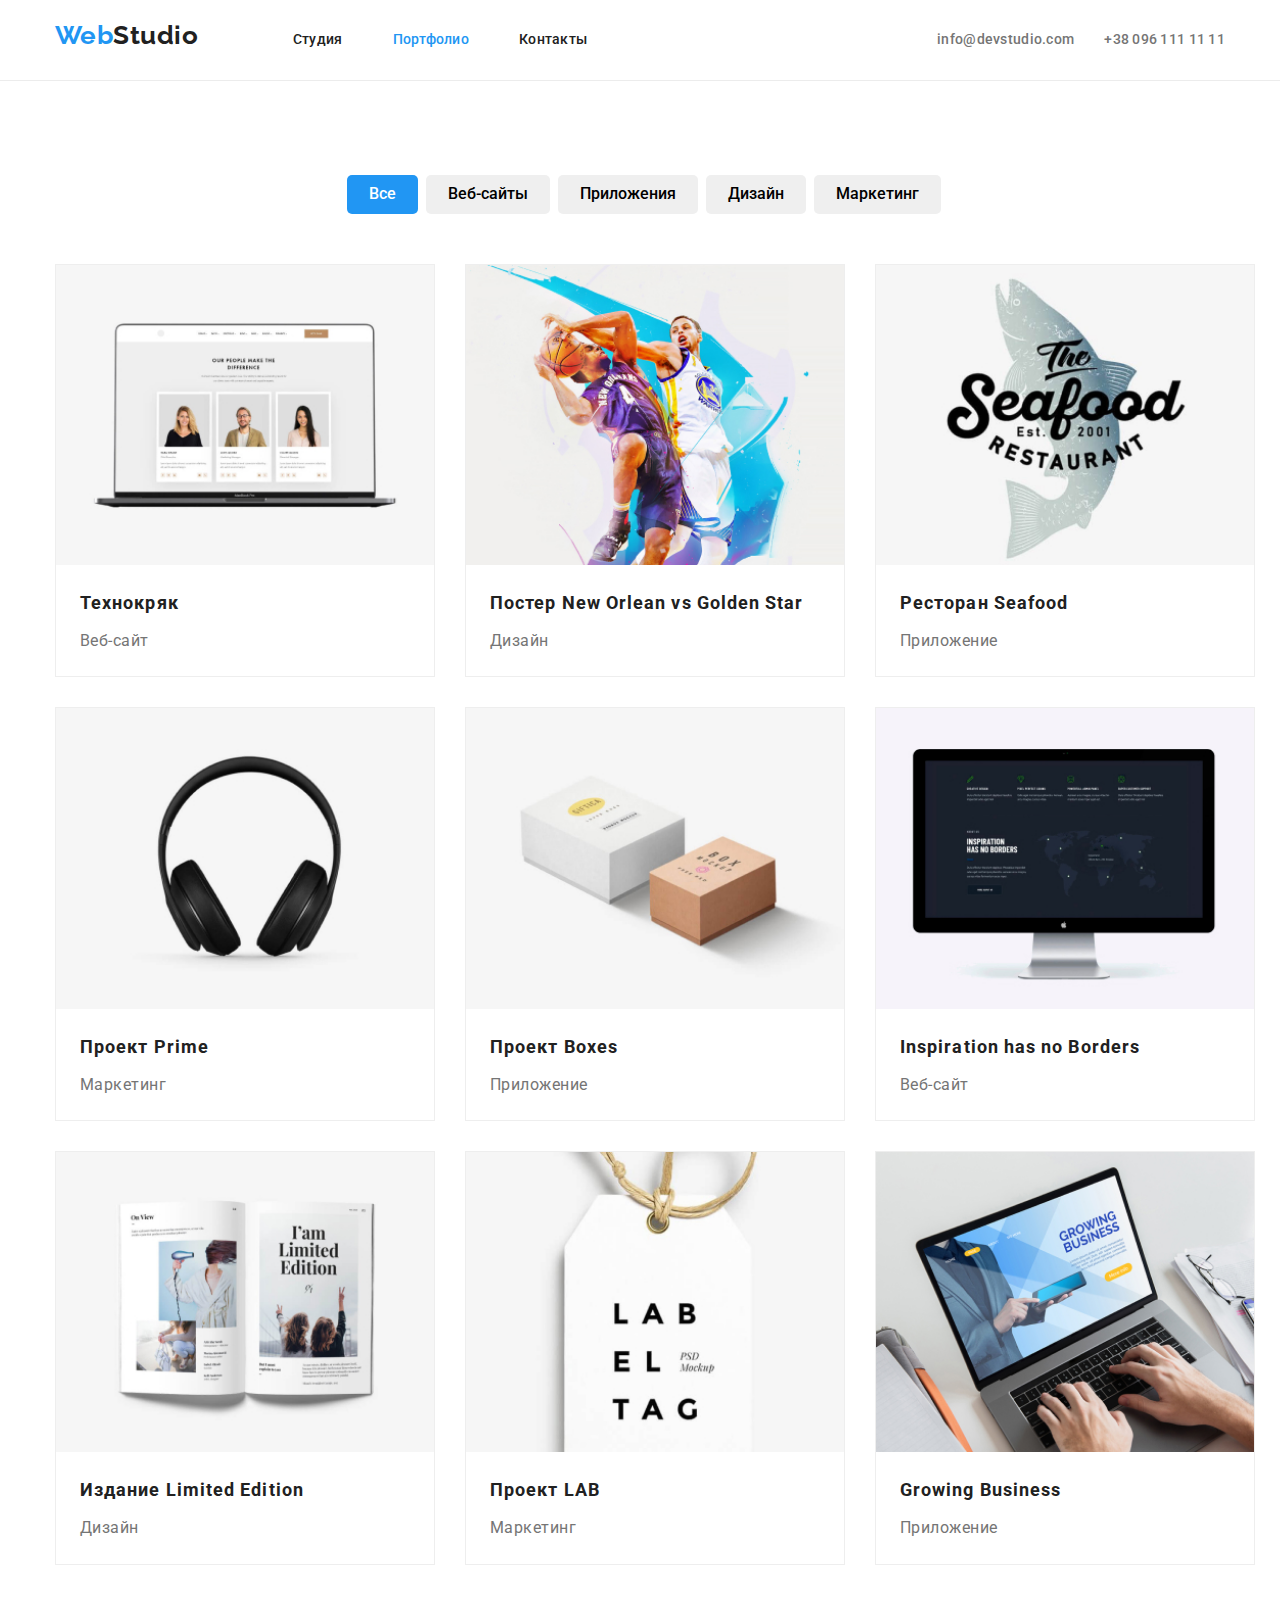
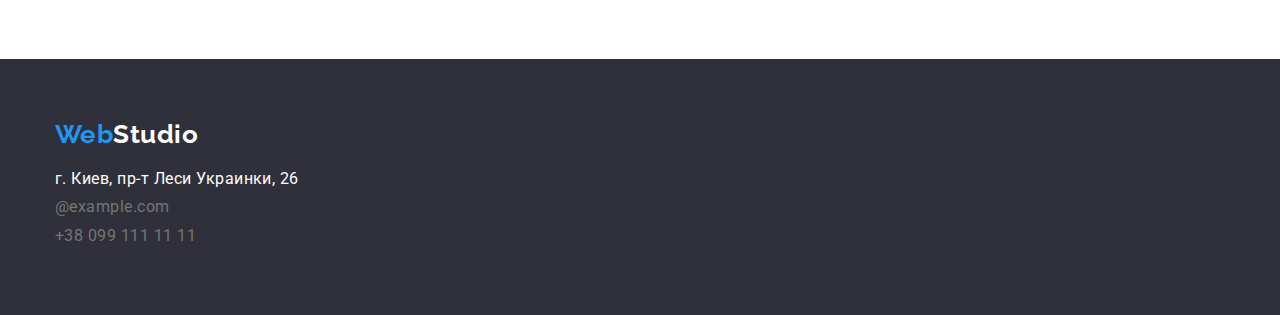
==== portfolio.html @ 3580e2cd "Первый" ====
<!DOCTYPE html>
<html lang="ru">
<head>
    <meta charset="UTF-8">
    <meta http-equiv="X-UA-Compatible" content="IE=edge">
    <meta name="viewport" content="width=device-width, initial-scale=1.0">
    <title>WebStudio</title>
    <link rel="preconnect" href="https://fonts.gstatic.com">
    <link href="https://fonts.googleapis.com/css2?family=Raleway:wght@700&family=Roboto:wght@400;500;700;900&display=swap" rel="stylesheet">
    <link rel="stylesheet" href="https://cdnjs.cloudflare.com/ajax/libs/modern-normalize/1.0.0/modern-normalize.min.css">
    <link rel="stylesheet" href="./css/styles.css">    
</head>
<body>
    <!--Верхняя линия-->
    <header class="border">
        <div class="container line ">
            <nav class="nav">
                <a href="" class="log link item"><span class="log-part">Web</span>Studio</a>
                <ul class="list site">
                    <li class="menu-item "><a href="./index.html" class="menu link ">Студия</a></li>
                    <li class="menu-item"><a href="./portfolio.html" class="menu link current">Портфолио</a></li>
                    <li class="menu-item"><a href="" class="menu link">Контакты</a></li>
                </ul>
            </nav>
                <ul class="list site">
                    <li><a href="mailto:info@devstudio.com" class="menu add-foot link">info@devstudio.com</a></li>
                    <li class="gis"><a href="tel:+380961111111" class="menu add-foot link">+38 096 111 11 11</a></li>
                </ul>
        </div>
    </header>
    <!--Контент-->
    <main>
        <section class="section page-work">
            <div class="container">
                <h1 class="visually-hidden">Порфолио</h1>
                    <ul class="list search ">
                        <li><button type="button" class="manu-work all">Все</button></li>
                        <li><button type="button" class="manu-work">Веб-сайты</button></li>
                        <li><button type="button" class="manu-work">Приложения</button></li>
                        <li><button type="button" class="manu-work">Дизайн</button></li>
                        <li><button type="button" class="manu-work">Маркетинг</button></li>
                    </ul>
                    <ul class="list content">
                        <li class="list-img"><img src="./images/page2/img(4).jpg" width="370" alt="Технокряк">
                            <div class="card">
                                <h2 class="second-title">Технокряк</h2>
                                <p class="asid">Веб-сайт</p>
                            </div>
                        </li>
                        <li class="list-img"><img src="./images/page2/img(5).jpg" width="370" alt="Постер New Orlean vs Golden Star">
                            <div class="card">
                                <h2 class="second-title">Постер <span lang="en">New Orlean vs Golden Star</span> </h2>
                                <p class="asid">Дизайн</p>
                            </div>
                        </li>
                        <li class="list-img"><img src="./images/page2/img(6).jpg" width="370" alt="Ресторан">
                            <div class="card">
                                <h2 class="second-title">Ресторан <span lang="en">Seafood</span></h2>
                                <p class="asid">Приложение</p> 
                            </div>
                        </li>
                        <li class="list-img"><img src="./images/page2/img(7).jpg" width="370" alt="Prime">
                            <div class="card">
                                <h2 class="second-title">Проект <span lang="en">Prime</span></h2>
                                <p class="asid">Маркетинг</p>
                            </div>
                        </li>
                        <li class="list-img"><img src="./images/page2/img(8).jpg" width="370" alt="Boxes">
                            <div class="card">
                                <h2 class="second-title">Проект <span lang="en"></span>Boxes</h2>
                                <p class="asid">Приложение</p>
                            </div>
                        </li>
                        <li class="list-img"><img src="./images/page2/img(9).jpg" width="370" alt="Inspiration has no Borders">
                            <div class="card">
                                <h2 class="second-title"><span lang="en">Inspiration has no Borders</span></h2>
                                <p class="asid">Веб-сайт</p>
                            </div>
                        </li>
                        <li class="list-img"><img src="./images/page2/img(10).jpg" width="370" alt="Limited Edition">
                            <div class="card">
                                <h2 class="second-title">Издание <span lang="en">Limited Edition</span></h2>
                                <p class="asid">Дизайн</p>
                            </div>
                        </li>
                        <li class="list-img"><img src="./images/page2/img(11).jpg" width="370" alt="LAB">
                            <div class="card">
                            <h2 class="second-title">Проект <span lang="en">LAB</span></h2>
                            <p class="asid">Маркетинг</p>
                            </div>
                        </li>
                        <li class="list-img"><img src="./images/page2/img(12).jpg" width="370" alt="Growing Business">
                            <div class="card">
                                <h2 class="second-title"><span lang="en">Growing Business</span></h2>
                                <p class="asid">Приложение</p>
                            </div>
                        </li>
                    </ul>
            </div>
        </section>
    </main>
    <!--Подвал-->
    <footer class="footer">
        <div class="container address">
            <a href="" class="log link footer-log"><span class="log-part">Web</span>Studio</a>
            <address class="add-style">
                <ul class="list">
                    <li class="map gis-foot"> г. Киев, пр-т Леси Украинки, 26 </li>
                    <li class="gis-foot"><a href="mailto:info@example.com" class="link add-foot">@example.com</a></li>
                    <li class="gis-foot"><a href="tel:+380991111111" class="link add-foot">+38 099 111 11 11</a></li>
                </ul>
            </address>
        </div>
    </footer>
</body>
</html>
---- css/styles.css ----
/*Общее*/
:root{
    --acttiv-cl: #2196F3;
    --text-cl: #212121;
    --blfon-text-cl: #FFFFFF;
    --articl-text-cl: #757575;
    --network-cl:#AFB1B8;

    --bg-hat: #2F303A;
    --buton:#F5F4FA;
    --second-bg:#E5E5E5;
}
html{
    box-sizing: border-box;
}
*,
*::before,
*::after{
    box-sizing: inherit;
}
body{
    font-family: 'Roboto', sans-serif;
    letter-spacing: 0.03em;
    color: var(--text-cl);
    margin: 0;
}
h1,h2,h3,p{
    margin: 0px;
}
img{
    display: block;
    width: 100%;
}
.visually-hidden {
    position: absolute !important;
    clip: rect(1px 1px 1px 1px);
    clip: rect(1px, 1px, 1px, 1px);
    padding: 0 !important;
    border: 0 !important;
    height: 1px !important;
    width: 1px !important;
    overflow: hidden;
}
.link{
    text-decoration: none;
    color: inherit;
}
.list{
    list-style: none;
    margin: 0px;
    padding: 0px;
}
.container{
    width: 1200px;
    padding-right: 15px;
    padding-left: 15px;
    margin-right: auto;
    margin-left: auto;
}
.section{
    padding-top: 94px;
    padding-bottom: 94px;
}
/*Линия*/
.border{
    border-bottom: 1px solid #ECECEC;
}
.line{
    display: flex;
    align-items: center;
    justify-content: flex-start;
}
.nav{
    margin-right: auto;
}
.site{
    display: inline-flex;
}
.site .menu-item{
    margin-right: 50px;
}
.menu-item .menu{
    padding-top: 32px;
    padding-bottom: 32px;
}
.list .menu{
    display: block;
    padding-top: 32px;
    padding-bottom: 32px;
}
.site li:last-child{
    margin-right: 0px;
}
.log{
    font-family: 'Raleway', sans-serif;
    font-weight: bold;
    font-size: 26px;
    line-height: 1.19;
}
.log-part{
    color: var(--acttiv-cl);
}
.menu-item{    
    display: block;
}
.item{
    margin-right: 90px;
}
.menu{
    font-weight: 500;
    font-size: 14px;
    line-height: 1.14;
    letter-spacing: 0.02em;
}
.menu:hover,
.menu:focus{
    color: var(--acttiv-cl);
}
.menu.link.current{
    color: var(--acttiv-cl);
}
.gis{
    margin-left: 30px;
}
.menu-svg{
    display: inline-block;
    margin-left: 0px;
    margin-right: 10px;
}
/*Шапка*/
.hat{
    background-image: url(/images/grup.jpg);
    background-repeat: no-repeat;
    background-size: cover;
    max-width: 1600px;
    background-color: var(--bg-hat);
    text-align: center;
    margin-top: auto;
    margin-bottom: auto;
    padding-bottom: 200px;
    padding-top: 200px;
}
.big-title{
    color: var(--blfon-text-cl);
    font-weight: 900;
    font-size: 44px;
    line-height: 1.36;
    text-transform: uppercase;
    letter-spacing: 0.06em;
    margin-bottom: 30px;
}
.button{
    background-color: var(--acttiv-cl);
    color: var(--blfon-text-cl);
    font-weight: bold;
    font-size: 16px;
    line-height: 1.87;
    letter-spacing: 0.06em;
    cursor: pointer;
    min-width: 200px;
    min-height: 50px;
    padding: 10px 32px;
    text-align: center;
    border: none;
}
.button:hover,
.button:focus{
    background-color: var(--acttiv-cl);
    color: var(--blfon-text-cl);
}
.team{
    display: flex;
}
/*Текст*/
.job{
    display:flex;
}
.job li{
    margin-right: 30px;
}
.job li:last-child{
    margin-right: 0px;
}
.block-svg{
    padding-top: 25px;
    margin-bottom: 30px;
    width: 270px;
    height: 120px;
    background-color: var(--buton);
}
.job-svg{
    display: block;
    margin-left: auto;
    margin-right: auto;
    width: 70px;
    height: 70px;
}
.title{
    font-weight: bold;
    font-size: 14px;
    line-height: 1.14;
    text-transform: uppercase;
    margin-bottom: 10px;
}
.page-job{
    padding-top: 0px;
}
.title-job{
    margin-bottom: 50px;
    text-align: center;
}
.article{
    color: var(--articl-text-cl);
    font-size: 14px;
    line-height: 1.71;
}
.art-st{
    text-align: center;
    font-size: 16px;
    line-height: 1.19;    
}
.name{
    font-weight: 500;
    margin-top: 30px;
    margin-bottom: 10px;
}
.work{
    color: var(--articl-text-cl);
    margin-bottom: 30px;
}
.our-squad{
    background-color:#F5F4FA ;
}
.squad{
    text-align: center;
    margin-bottom: 50px;
}
.team li{
    margin-right: 30px;
    box-shadow:  0px 1px 3px rgba(0, 0, 0, 0.12), 0px 1px 1px rgba(0, 0, 0, 0.14), 0px 2px 1px rgba(0, 0, 0, 0.2);
}
.networks{
    display: inline-flex;
    
}
.li-network:not(:last-child){
    margin-right: 10px;
}
.log-network{
    display: flex;
    align-items: center;
    justify-content: center;
    width: 40px;
    height: 40px;
    border-radius: 50%;
    background-color: #FFFFFF;
}
.log-network:hover .network-svg,
.log-network:focus .network-svg{
    fill: var(--buton);
}
.log-network:hover,
.log-network:hover{
    background-color: var(--acttiv-cl);
}
.network-svg{
    width: 20px;
    height: 20px;
    fill: var(--network-cl);
}
/*Наши клиенты*/
.clints{
    display: flex;
}
.list-clints-svg{
    margin-left: auto;
    margin-right: auto;
}
.list-clints{
    display: flex;
    align-items: center;
    justify-content: center;
    width: 170px;
    height: 90px;
    border: 1px solid #AFB1B8;
    box-sizing: border-box;
    border-radius: 4px;
}
.clint-svg{
    fill: #AFB1B8;
}
.list-clints:hover .clint-svg,
.list-clints:focus .clint-svg{
    fill: var(--acttiv-cl);
}
.list-clints:hover,
.list-clints:focus{
    border-color: var(--acttiv-cl);
}
/*Футер*/
.footer{
    background-color: var(--bg-hat);
    color: var(--blfon-text-cl);
    padding-top: 60px;
    padding-bottom: 60px;
}
.add-style{
    margin-top: 20px;
    font-style: inherit;
}
.map{
    color: var(--blfon-text-cl);
}
.add-foot{
    color: var(--articl-text-cl);
}
.add-foot:hover,
.add-foot:focus{
    color: var(--acttiv-cl);
}
.gis-foot{
    margin-bottom: 10px;
}
.footer-flex{
    display: flex;
}
.footer-hiro{
    display: block;
    margin-left: 30px;
}
.title-network{
    font-weight: bold;
    font-size: 14px;
    line-height: 1.14;
    letter-spacing: 0.03em;
}
.second-network{
    display: block;
}
/*Page2*/
.search{
    display: flex;
    justify-content: center;
    margin-bottom: 50px;
}
.content{
    display: flex;
    flex-wrap: wrap;
    padding: 0px;
    margin-right: -30px;
    margin-top: -30px;
    margin-left: -30px;
}
.card{
    padding: 20px 24px;
}
.list-img{
    background: #FFFFFF;
    border: 1px solid #EEEEEE;
    margin-top: 30px;
}
.content>.list-img{
    flex-basis: calc((100% - 3 * 30px) / 3);
    margin-top: 30px;
    margin-left: 30px;
}
.manu-work{
    font-weight: 500;
    font-size: 16px;
    line-height: 1.67;
    text-align: center;
    cursor: pointer;
    padding: 6px 22px;
    margin-left: 8px;
    border: none;
    border-radius: 5px;
}
.manu-work:hover,
.manu-work:focus{
    background-color: var(--acttiv-cl);
    color: var(--buton);
}
.manu-work.all{
    background-color: var(--acttiv-cl);
    color: var(--blfon-text-cl);
}
.second-title{
    font-weight: bold;
    font-size: 18px;
    line-height: 2;
    letter-spacing: 0.06em;
    margin-bottom: 5px;
}
.asid{
    color: var(--articl-text-cl);
    font-size: 16px;
    line-height: 1.9;
}
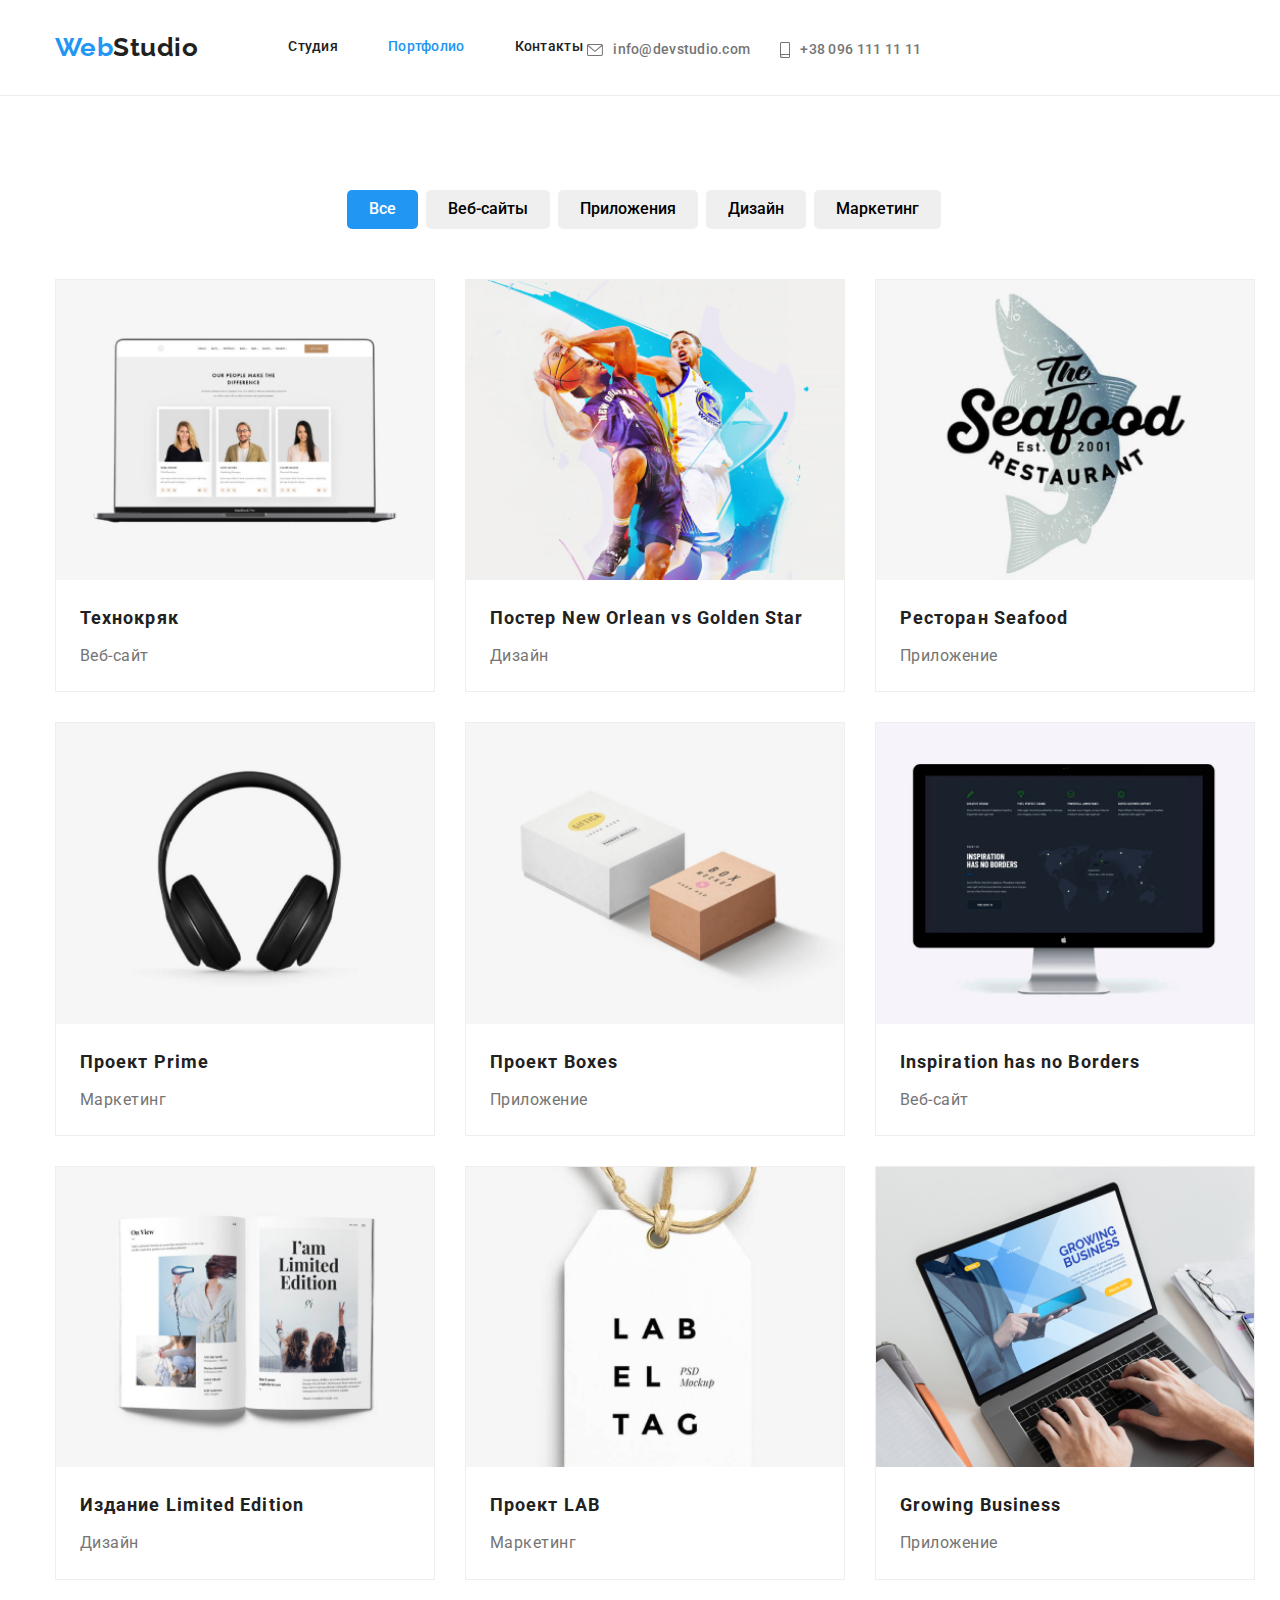
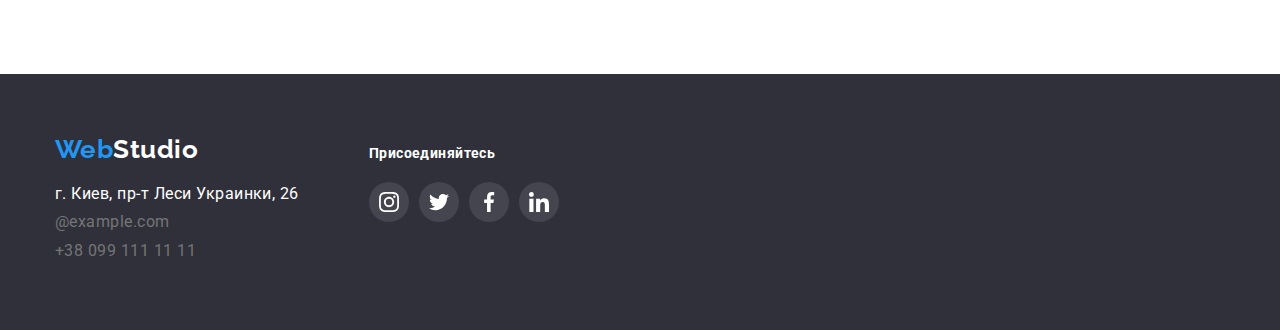
==== commit 00ea0f18: "Дз4" ====
--- a/portfolio.html
+++ b/portfolio.html
@@ -13,18 +13,32 @@
 <body>
     <!--Верхняя линия-->
     <header class="border">
-        <div class="container line ">
-            <nav class="nav">
+        <div class="container">
+            <nav class="line">
                 <a href="" class="log link item"><span class="log-part">Web</span>Studio</a>
                 <ul class="list site">
-                    <li class="menu-item "><a href="./index.html" class="menu link ">Студия</a></li>
+                    <li class="menu-item"><a href="./index.html" class="menu link ">Студия</a></li>
                     <li class="menu-item"><a href="./portfolio.html" class="menu link current">Портфолио</a></li>
                     <li class="menu-item"><a href="" class="menu link">Контакты</a></li>
                 </ul>
             </nav>
                 <ul class="list site">
-                    <li><a href="mailto:info@devstudio.com" class="menu add-foot link">info@devstudio.com</a></li>
-                    <li class="gis"><a href="tel:+380961111111" class="menu add-foot link">+38 096 111 11 11</a></li>
+                    <li class="list-gis">
+                        <a href="mailto:info@devstudio.com" class="menu add-foot link">
+                        <svg class="menu-svg" width="16px" height="12px">
+                            <use href="./images/symbol-defs.svg#icon-envelope"></use>
+                        </svg>
+                        info@devstudio.com
+                    </a>
+                    </li>
+                    <li class="list-gis gis">
+                        <a href="tel:+380961111111" class="menu add-foot link">
+                        <svg class="menu-svg" width="10px" height="16px">
+                            <use href="./images/symbol-defs.svg#icon-smartphone"></use>
+                        </svg>
+                        +38 096 111 11 11
+                    </a>
+                </li>
                 </ul>
         </div>
     </header>
@@ -41,59 +55,86 @@
                         <li><button type="button" class="manu-work">Маркетинг</button></li>
                     </ul>
                     <ul class="list content">
-                        <li class="list-img"><img src="./images/page2/img(4).jpg" width="370" alt="Технокряк">
-                            <div class="card">
-                                <h2 class="second-title">Технокряк</h2>
-                                <p class="asid">Веб-сайт</p>
-                            </div>
+                        <li class=" list-img"> 
+                            <a class="link card-link" href="" target="_blank" rel="noopener noreferrer">
+                                <img src="./images/page2/img(4).jpg" width="370" alt="Технокряк">
+                                <div class="card">
+                                    <h2 class="second-title">Технокряк</h2>
+                                    <p class="asid">Веб-сайт</p>
+                                </div>
+                            </a>
                         </li>
-                        <li class="list-img"><img src="./images/page2/img(5).jpg" width="370" alt="Постер New Orlean vs Golden Star">
-                            <div class="card">
-                                <h2 class="second-title">Постер <span lang="en">New Orlean vs Golden Star</span> </h2>
-                                <p class="asid">Дизайн</p>
-                            </div>
+                        <li class="list-img">
+                            <a class="link card-link" href="" target="_blank" rel="noopener noreferrer">
+                                <img src="./images/page2/img(5).jpg" width="370" alt="Постер New Orlean vs Golden Star">
+                                <div class="card">
+                                    <h2 class="second-title">Постер <span lang="en">New Orlean vs Golden Star</span> </h2>
+                                    <p class="asid">Дизайн</p>
+                                </div>
+                            </a>
                         </li>
-                        <li class="list-img"><img src="./images/page2/img(6).jpg" width="370" alt="Ресторан">
-                            <div class="card">
-                                <h2 class="second-title">Ресторан <span lang="en">Seafood</span></h2>
-                                <p class="asid">Приложение</p> 
-                            </div>
+                        <li class="list-img">
+                            <a class="link card-link" href="" target="_blank" rel="noopener noreferrer">
+                                <img src="./images/page2/img(6).jpg" width="370" alt="Ресторан">
+                                <div class="card">
+                                    <h2 class="second-title">Ресторан <span lang="en">Seafood</span></h2>
+                                    <p class="asid">Приложение</p> 
+                                </div>
+                            </a>
                         </li>
-                        <li class="list-img"><img src="./images/page2/img(7).jpg" width="370" alt="Prime">
-                            <div class="card">
-                                <h2 class="second-title">Проект <span lang="en">Prime</span></h2>
+                        <li class="list-img">
+                            <a class="link card-link" href="" target="_blank" rel="noopener noreferrer">
+                                <img src="./images/page2/img(7).jpg" width="370" alt="Prime">
+                                <div class="card">
+                                    <h2 class="second-title">Проект <span lang="en">Prime</span></h2>
+                                    <p class="asid">Маркетинг</p>
+                                </div>
+                            </a>
+                        </li>
+                        <li class="list-img">
+                            <a class="link card-link" href="" target="_blank" rel="noopener noreferrer">
+                                <img src="./images/page2/img(8).jpg" width="370" alt="Boxes">
+                                <div class="card">
+                                    <h2 class="second-title">Проект <span lang="en"></span>Boxes</h2>
+                                    <p class="asid">Приложение</p>
+                                </div>
+                            </a>
+                        </li>
+                        <li class="list-img">
+                            <a class="link card-link" href="" target="_blank" rel="noopener noreferrer">
+                                <img src="./images/page2/img(9).jpg" width="370" alt="Inspiration has no Borders">
+                                <div class="card">
+                                    <h2 class="second-title"><span lang="en">Inspiration has no Borders</span></h2>
+                                    <p class="asid">Веб-сайт</p>
+                                </div>
+                            </a>
+                        </li>
+                        <li class="list-img">
+                            <a class="link card-link" href="" target="_blank" rel="noopener noreferrer">
+                                <img src="./images/page2/img(10).jpg" width="370" alt="Limited Edition">
+                                <div class="card">
+                                    <h2 class="second-title">Издание <span lang="en">Limited Edition</span></h2>
+                                    <p class="asid">Дизайн</p>
+                                </div>
+                            </a>
+                        </li>
+                        <li class="list-img">
+                            <a class="link card-link" href="" target="_blank" rel="noopener noreferrer">
+                                <img src="./images/page2/img(11).jpg" width="370" alt="LAB">
+                                <div class="card">
+                                <h2 class="second-title">Проект <span lang="en">LAB</span></h2>
                                 <p class="asid">Маркетинг</p>
-                            </div>
+                                </div>
+                            </a>
                         </li>
-                        <li class="list-img"><img src="./images/page2/img(8).jpg" width="370" alt="Boxes">
-                            <div class="card">
-                                <h2 class="second-title">Проект <span lang="en"></span>Boxes</h2>
-                                <p class="asid">Приложение</p>
-                            </div>
-                        </li>
-                        <li class="list-img"><img src="./images/page2/img(9).jpg" width="370" alt="Inspiration has no Borders">
-                            <div class="card">
-                                <h2 class="second-title"><span lang="en">Inspiration has no Borders</span></h2>
-                                <p class="asid">Веб-сайт</p>
-                            </div>
-                        </li>
-                        <li class="list-img"><img src="./images/page2/img(10).jpg" width="370" alt="Limited Edition">
-                            <div class="card">
-                                <h2 class="second-title">Издание <span lang="en">Limited Edition</span></h2>
-                                <p class="asid">Дизайн</p>
-                            </div>
-                        </li>
-                        <li class="list-img"><img src="./images/page2/img(11).jpg" width="370" alt="LAB">
-                            <div class="card">
-                            <h2 class="second-title">Проект <span lang="en">LAB</span></h2>
-                            <p class="asid">Маркетинг</p>
-                            </div>
-                        </li>
-                        <li class="list-img"><img src="./images/page2/img(12).jpg" width="370" alt="Growing Business">
+                        <li class="list-img">
+                            <a class="link card-link" href="" target="_blank" rel="noopener noreferrer">
+                            <img src="./images/page2/img(12).jpg" width="370" alt="Growing Business">
                             <div class="card">
                                 <h2 class="second-title"><span lang="en">Growing Business</span></h2>
                                 <p class="asid">Приложение</p>
                             </div>
+                        </a>
                         </li>
                     </ul>
             </div>
@@ -101,7 +142,8 @@
     </main>
     <!--Подвал-->
     <footer class="footer">
-        <div class="container address">
+        <div class="container footer-flex">
+            <div class="footer-hiro">
             <a href="" class="log link footer-log"><span class="log-part">Web</span>Studio</a>
             <address class="add-style">
                 <ul class="list">
@@ -110,6 +152,40 @@
                     <li class="gis-foot"><a href="tel:+380991111111" class="link add-foot">+38 099 111 11 11</a></li>
                 </ul>
             </address>
+            </div>
+            <div class="second-network">
+                <h2 class="title-network">Присоединяйтесь</h2>
+                <ul class=" list footer-networks">
+                    <li class="li-network" >
+                        <a class="log-network footer-link" href="">
+                            <svg class="foot-network-svg">
+                                <use href="./images/symbol-defs.svg#icon-instagram"></use>
+                            </svg>
+                        </a>
+                    </li>
+                    <li class="li-network" >
+                        <a class="log-network footer-link" href="">
+                            <svg class="foot-network-svg">
+                                <use href="./images/symbol-defs.svg#icon-twitter"></use>
+                            </svg>
+                        </a>
+                    </li>
+                    <li class="li-network" >
+                        <a class="log-network footer-link" href="">
+                            <svg class="foot-network-svg">
+                                <use href="./images/symbol-defs.svg#icon-facebook"></use>
+                            </svg>
+                        </a>
+                    </li>
+                    <li class="li-network" >
+                        <a class="log-network footer-link" href="">
+                            <svg class="foot-network-svg">
+                                <use href="./images/symbol-defs.svg#icon-linkedin"></use>
+                            </svg>
+                        </a>
+                    </li>
+                </ul>
+            </div>
         </div>
     </footer>
 </body>
--- a/css/styles.css
+++ b/css/styles.css
@@ -42,6 +42,7 @@
     overflow: hidden;
 }
 .link{
+    display: block;
     text-decoration: none;
     color: inherit;
 }
@@ -56,6 +57,7 @@
     padding-left: 15px;
     margin-right: auto;
     margin-left: auto;
+    margin-top: 0px;
 }
 .section{
     padding-top: 94px;
@@ -66,15 +68,29 @@
     border-bottom: 1px solid #ECECEC;
 }
 .line{
-    display: flex;
+    display: inline-flex;
     align-items: center;
     justify-content: flex-start;
-}
-.nav{
-    margin-right: auto;
+    box-sizing: border-box;
+    margin-bottom: 0;
+}
+.log{
+    font-family: 'Raleway', sans-serif;
+    font-weight: bold;
+    font-size: 26px;
+    line-height: 1.19;
+}
+.item{
+    margin-right: 90px;
+    padding-top: 32px;
+    padding-bottom: 32px;
+}
+.log-part{
+    color: var(--acttiv-cl);
 }
 .site{
     display: inline-flex;
+    margin-right: auto;
 }
 .site .menu-item{
     margin-right: 50px;
@@ -84,29 +100,18 @@
     padding-bottom: 32px;
 }
 .list .menu{
-    display: block;
     padding-top: 32px;
     padding-bottom: 32px;
 }
 .site li:last-child{
     margin-right: 0px;
 }
-.log{
-    font-family: 'Raleway', sans-serif;
-    font-weight: bold;
-    font-size: 26px;
-    line-height: 1.19;
-}
-.log-part{
-    color: var(--acttiv-cl);
-}
 .menu-item{    
     display: block;
 }
-.item{
-    margin-right: 90px;
-}
 .menu{
+    display: inline-flex;
+    align-items: center;
     font-weight: 500;
     font-size: 14px;
     line-height: 1.14;
@@ -123,13 +128,12 @@
     margin-left: 30px;
 }
 .menu-svg{
-    display: inline-block;
-    margin-left: 0px;
+    fill: currentColor;
     margin-right: 10px;
 }
 /*Шапка*/
 .hat{
-    background-image: url(/images/grup.jpg);
+    background-image: linear-gradient( to right, rgba(47, 48, 58, 0.4), rgba(47, 48, 58, 0.4) ), url(/images/grup.jpg);
     background-repeat: no-repeat;
     background-size: cover;
     max-width: 1600px;
@@ -161,7 +165,8 @@
     min-height: 50px;
     padding: 10px 32px;
     text-align: center;
-    border: none;
+    box-shadow: 0px 4px 4px rgba(0, 0, 0, 0.15);
+    border-radius: 4px;
 }
 .button:hover,
 .button:focus{
@@ -170,6 +175,8 @@
 }
 .team{
     display: flex;
+    justify-content: space-between;
+    text-align: center;
 }
 /*Текст*/
 .job{
@@ -206,6 +213,9 @@
     padding-top: 0px;
 }
 .title-job{
+    font-weight: bold;
+    font-size: 36px;
+    line-height: 1.16px;
     margin-bottom: 50px;
     text-align: center;
 }
@@ -232,16 +242,22 @@
     background-color:#F5F4FA ;
 }
 .squad{
+    font-weight: bold;
+    font-size: 36px;
+    line-height: 1.16px;
     text-align: center;
     margin-bottom: 50px;
 }
-.team li{
+.squad-list{
+    background: #ffffff;
+    width: 270px;
     margin-right: 30px;
     box-shadow:  0px 1px 3px rgba(0, 0, 0, 0.12), 0px 1px 1px rgba(0, 0, 0, 0.14), 0px 2px 1px rgba(0, 0, 0, 0.2);
+    padding-bottom: 30px;
+    border-radius: 0px 0px 4px 4px;
 }
 .networks{
-    display: inline-flex;
-    
+    display: inline-flex; 
 }
 .li-network:not(:last-child){
     margin-right: 10px;
@@ -323,10 +339,10 @@
 }
 .footer-flex{
     display: flex;
+    align-items: baseline;
 }
 .footer-hiro{
-    display: block;
-    margin-left: 30px;
+    margin-right: 70px;
 }
 .title-network{
     font-weight: bold;
@@ -336,6 +352,24 @@
 }
 .second-network{
     display: block;
+}
+.footer-networks{
+    display: flex;
+    justify-content: center;
+    margin-top: 20px;
+    margin-left: 0;
+}
+.footer-link{
+    background-color: var(--bg-hat);
+}
+.foot-network-svg{
+    width: 20px;
+    height: 20px;
+    fill: #FFFFFF;   
+    
+}
+.footer-link{
+background: rgba(255, 255, 255, 0.1);
 }
 /*Page2*/
 .search{
@@ -351,9 +385,7 @@
     margin-top: -30px;
     margin-left: -30px;
 }
-.card{
-    padding: 20px 24px;
-}
+
 .list-img{
     background: #FFFFFF;
     border: 1px solid #EEEEEE;
@@ -363,6 +395,13 @@
     flex-basis: calc((100% - 3 * 30px) / 3);
     margin-top: 30px;
     margin-left: 30px;
+}
+.card-link:hover,
+.card-link:focus{
+    box-shadow: 0px 1px 1px rgba(0, 0, 0, 0.12), 0px 4px 4px rgba(0, 0, 0, 0.06), 1px 4px 6px rgba(0, 0, 0, 0.16);
+}
+.card{
+    padding: 20px 24px;
 }
 .manu-work{
     font-weight: 500;
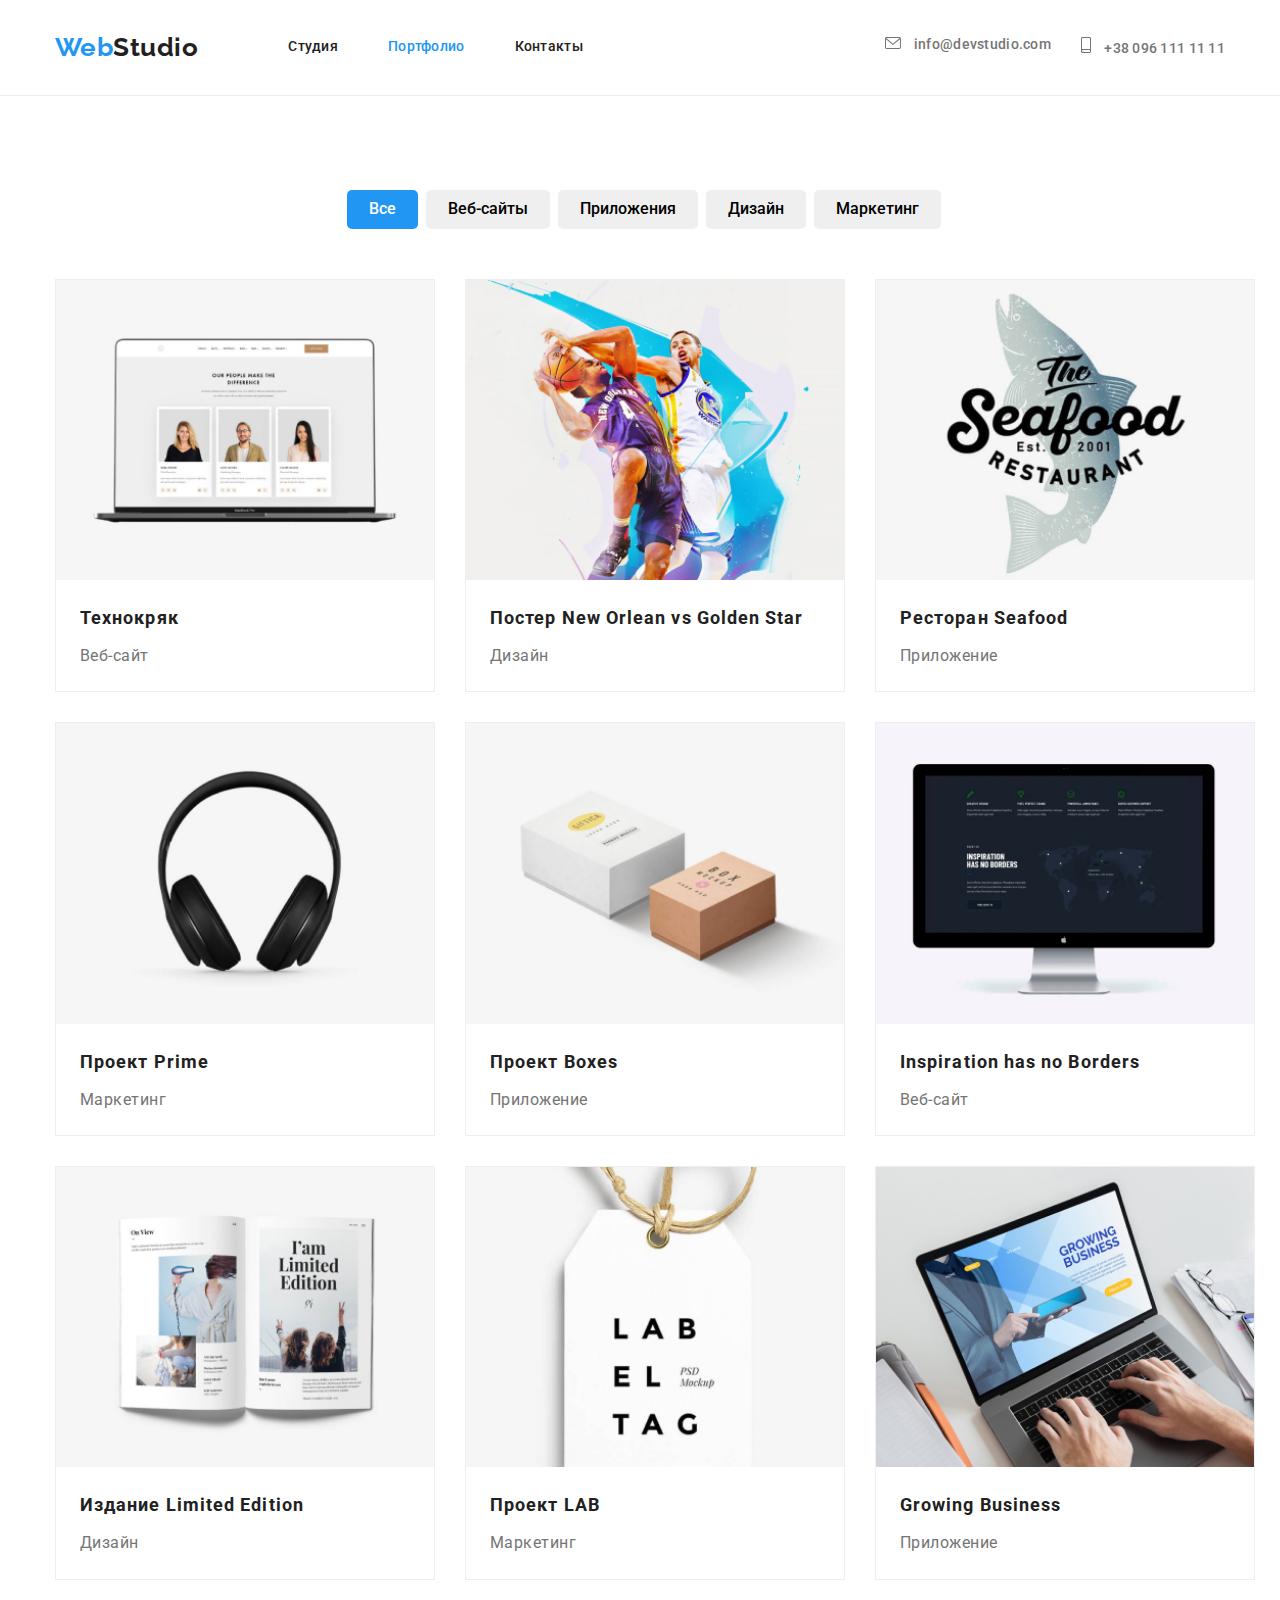
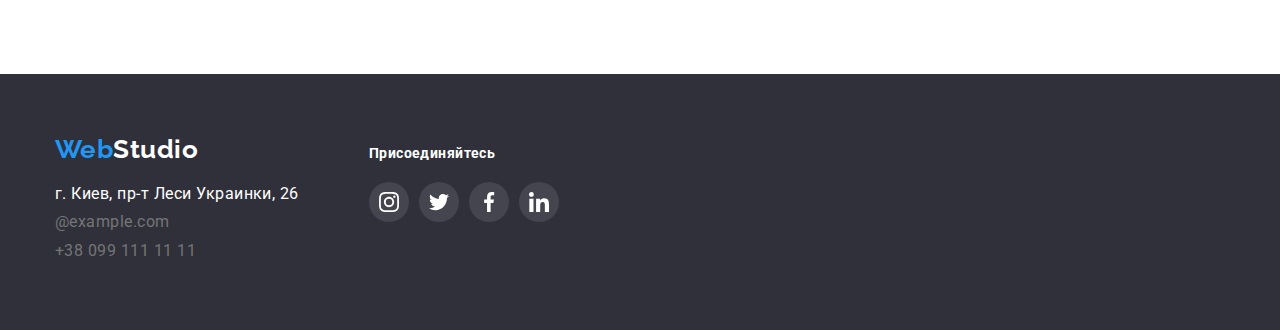
==== commit 89aff96b: "Дз4-1" ====
--- a/portfolio.html
+++ b/portfolio.html
@@ -13,9 +13,9 @@
 <body>
     <!--Верхняя линия-->
     <header class="border">
-        <div class="container">
-            <nav class="line">
-                <a href="" class="log link item"><span class="log-part">Web</span>Studio</a>
+        <div class="container line">
+            <a href="" class="log link item"><span class="log-part">Web</span>Studio</a>
+            <nav class="nav">
                 <ul class="list site">
                     <li class="menu-item"><a href="./index.html" class="menu link ">Студия</a></li>
                     <li class="menu-item"><a href="./portfolio.html" class="menu link current">Портфолио</a></li>
--- a/css/styles.css
+++ b/css/styles.css
@@ -68,11 +68,9 @@
     border-bottom: 1px solid #ECECEC;
 }
 .line{
-    display: inline-flex;
+    display: flex;
     align-items: center;
     justify-content: flex-start;
-    box-sizing: border-box;
-    margin-bottom: 0;
 }
 .log{
     font-family: 'Raleway', sans-serif;
@@ -89,7 +87,9 @@
     color: var(--acttiv-cl);
 }
 .site{
-    display: inline-flex;
+    display: flex;
+}
+.nav{
     margin-right: auto;
 }
 .site .menu-item{
@@ -110,8 +110,6 @@
     display: block;
 }
 .menu{
-    display: inline-flex;
-    align-items: center;
     font-weight: 500;
     font-size: 14px;
     line-height: 1.14;
@@ -133,7 +131,7 @@
 }
 /*Шапка*/
 .hat{
-    background-image: linear-gradient( to right, rgba(47, 48, 58, 0.4), rgba(47, 48, 58, 0.4) ), url(/images/grup.jpg);
+    background-image: linear-gradient( to right, rgba(47, 48, 58, 0.4), rgba(47, 48, 58, 0.4) ), url(../images/grup.jpg);
     background-repeat: no-repeat;
     background-size: cover;
     max-width: 1600px;
@@ -143,6 +141,7 @@
     margin-bottom: auto;
     padding-bottom: 200px;
     padding-top: 200px;
+    background-position: center;
 }
 .big-title{
     color: var(--blfon-text-cl);
@@ -276,7 +275,7 @@
     fill: var(--buton);
 }
 .log-network:hover,
-.log-network:hover{
+.log-network:focus{
     background-color: var(--acttiv-cl);
 }
 .network-svg{
@@ -418,6 +417,7 @@
 .manu-work:focus{
     background-color: var(--acttiv-cl);
     color: var(--buton);
+    box-shadow: 0px 3px 1px rgba(0, 0, 0, 0.1), 0px 1px 2px rgba(0, 0, 0, 0.08), 0px 2px 2px rgba(0, 0, 0, 0.12);
 }
 .manu-work.all{
     background-color: var(--acttiv-cl);
